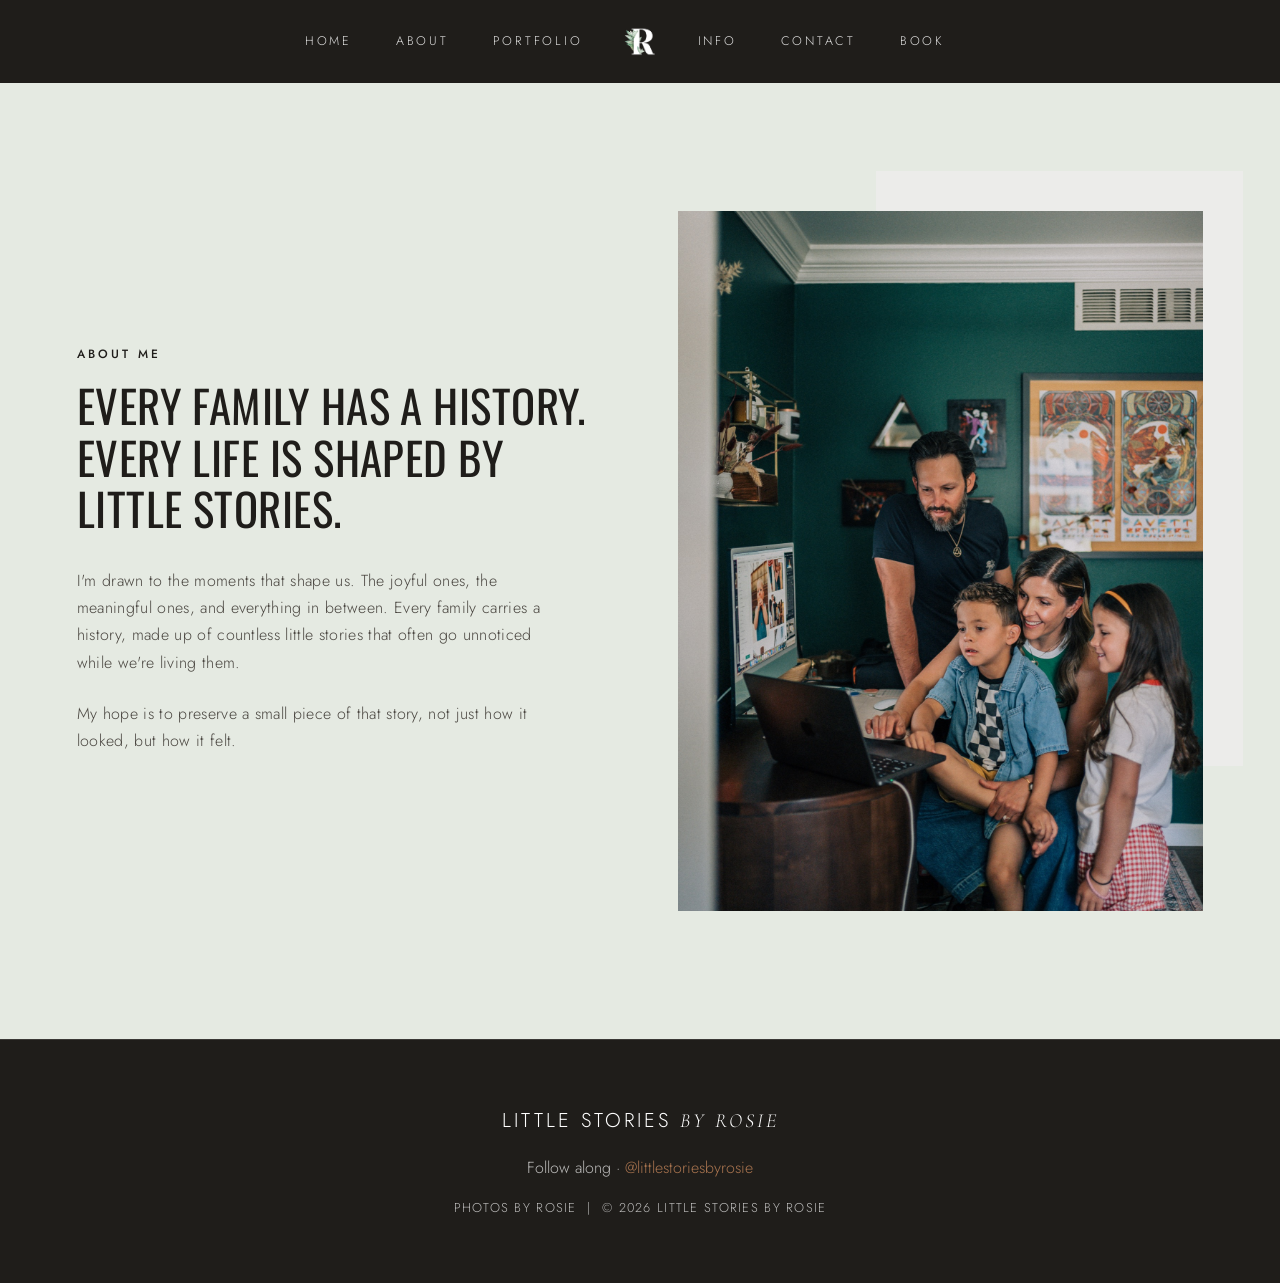
==== about.html @ 3fe8ee24 "Split single-page site into separate pages per nav item About, Portfolio, Info, Contact, and Book ea" ====
<!DOCTYPE html>
<html lang="en">

<head>
  <meta charset="UTF-8">
  <meta name="viewport" content="width=device-width, initial-scale=1.0">
  <title>About — Little Stories by Rosie</title>

  <link rel="preconnect" href="https://fonts.googleapis.com">
  <link rel="preconnect" href="https://fonts.gstatic.com" crossorigin>
  <link href="https://fonts.googleapis.com/css2?family=Cormorant+Garamond:ital,wght@0,400;1,400;1,500&family=Jost:wght@300;400;500&family=Oswald:wght@300;400;500&display=swap" rel="stylesheet">

  <link rel="stylesheet" href="styles.css">
</head>

<body>

  <header class="nav">
    <nav class="nav-group">
      <a href="index.html">Home</a>
      <a href="about.html">About</a>
      <a href="portfolio.html">Portfolio</a>
    </nav>
    <a href="index.html" class="monogram"><img src="images/logo/botanical-r.png" alt="Little Stories by Rosie"></a>
    <nav class="nav-group">
      <a href="info.html">Info</a>
      <a href="contact.html">Contact</a>
      <a href="book.html">Book</a>
    </nav>
  </header>

  <!-- ============ ABOUT (text left, photo with offset block right) ============ -->
  <section class="about-section">
    <div class="about-inner">
      <div class="about-text">
        <p class="eyebrow">About Me</p>
        <h2 class="about-heading">Every family has a history. Every life is shaped by little stories.</h2>
        <p>
          I'm drawn to the moments that shape us. The joyful ones, the meaningful
          ones, and everything in between. Every family carries a history, made up
          of countless little stories that often go unnoticed while we're living them.
        </p>
        <p>
          My hope is to preserve a small piece of that story, not just how it
          looked, but how it felt.
        </p>
      </div>
      <div class="about-photo">
        <img src="images/families/DSC_2619.jpg" alt="A family reviewing photos together">
      </div>
    </div>
  </section>

  <footer class="footer">
    <a href="index.html" class="brand">Little Stories <em>by Rosie</em></a>
    <p class="social">Follow along &middot; <a href="#">@littlestoriesbyrosie</a></p>
    <p class="credit">PHOTOS BY ROSIE &nbsp;|&nbsp; &copy; 2026 LITTLE STORIES BY ROSIE</p>
  </footer>

  <script src="script.js"></script>

</body>
</html>
---- styles.css ----
/* ============================================================
   LITTLE STORIES BY ROSIE
   A Harlow-inspired design: modern, bold, minimal.
   Cream backgrounds, dark text, big images, airy spacing.
   ============================================================ */

/* --- Color & font variables (change these to re-theme the whole site) --- */
:root {
  --cream:   #f3efe8;   /* warm off-white background */
  --dark:    #1f1d1a;   /* near-black for dark sections & text */
  --text:    #34302b;   /* body text */
  --muted:   #8a8378;   /* soft grey-brown for labels */
  --accent:  #a9744f;   /* warm terracotta accent */
  --sans: 'Jost', system-ui, sans-serif;          /* modern headings & body */
  --serif: 'Cormorant Garamond', Georgia, serif;   /* elegant italic accents */
}

* { margin: 0; padding: 0; box-sizing: border-box; }

body {
  font-family: var(--sans);
  font-weight: 300;
  color: var(--text);
  background: var(--cream);
  line-height: 1.7;
  -webkit-font-smoothing: antialiased;
  overflow-x: hidden;   /* guard against any accidental sideways scroll */
}

img { display: block; width: 100%; }

/* "Eyebrow" = the small UPPERCASE label above headings (a Harlow signature). */
.eyebrow {
  font-size: 0.75rem;
  letter-spacing: 0.25em;
  text-transform: uppercase;
  color: var(--muted);
  margin-bottom: 1rem;
}
.center { text-align: center; }

/* Headings: large, light-weight, with an italic serif for emphasis. */
h1, h2, h3 { font-weight: 400; line-height: 1.15; letter-spacing: 0.01em; }
h1 em, h2 em, .brand em { font-family: var(--serif); font-style: italic; }

/* Wordmark used in the footer */
.brand {
  font-size: 1.25rem;
  letter-spacing: 0.15em;
  text-transform: uppercase;
  text-decoration: none;
  color: var(--text);
}

/* ---------------- NAVIGATION ---------------- */
/* A solid dark bar fixed to the top, with a centered monogram between two
   groups of links — Harlow's signature nav. */
.nav {
  position: sticky;
  top: 0;
  z-index: 20;
  display: flex;
  align-items: center;
  justify-content: center;
  gap: 3vw;
  background: var(--dark);
  padding: 1.4rem 4vw;
}
.nav-group {
  display: flex;
  gap: 2.75rem;
  flex: 1;
}
.nav-group:first-of-type { justify-content: flex-end; }
.nav-group:last-of-type  { justify-content: flex-start; }
.nav-group a {
  font-size: 0.78rem;
  letter-spacing: 0.22em;
  text-transform: uppercase;
  text-decoration: none;
  color: rgba(255,255,255,0.85);
  transition: color 0.3s;
}
.nav-group a:hover { color: #fff; }
.monogram {
  text-decoration: none;
  line-height: 1;
  flex-shrink: 0;
  display: inline-flex;
}
.monogram img { width: 2.4rem; height: auto; }

/* ---------------- HERO ---------------- */
.hero {
  position: relative;
  height: calc(100vh - 66px);  /* fill the screen below the nav bar */
  min-height: 560px;
  overflow: hidden;
  display: flex;
  align-items: center;
  justify-content: center;
  text-align: center;
  color: #fff;
}
/* The parallax container. script.js shifts it slower than the page on scroll,
   so the wordmark appears to lift away faster than the photo. */
.hero-bg {
  position: absolute;
  inset: 0;
  z-index: 0;
  will-change: transform;
}
/* Each photo layer. They crossfade on a timer; only the ".is-active" one shows. */
.hero-slide {
  position: absolute;
  inset: 0;
  background-size: cover;
  background-position: center;
  opacity: 0;
  transition: opacity 1.6s ease-in-out;   /* the crossfade between photos */
}
.hero-slide.is-active { opacity: 1; }
/* A soft dark overlay so the white text stays readable over any photo */
.hero-bg::after {
  content: '';
  position: absolute;
  inset: 0;
  background: linear-gradient(rgba(30,29,26,0.28), rgba(30,29,26,0.42));
}
/* Keep the text above the background */
.hero-inner { position: relative; z-index: 2; }
/* The small caps line above the giant brand name */
.hero-eyebrow {
  font-size: clamp(0.7rem, 1.4vw, 0.9rem);
  letter-spacing: 0.4em;
  text-transform: uppercase;
  margin-bottom: 0.75rem;
  padding-left: 0.4em; /* balance the letter-spacing */
}
/* The giant brand name across the middle */
.hero-brand {
  font-family: var(--serif);
  font-weight: 300;
  text-transform: uppercase;
  font-size: clamp(4rem, 15vw, 12rem);
  letter-spacing: 0.18em;
  line-height: 1;
  padding-left: 0.18em; /* balance the wide tracking */
}
/* The tagline pinned near the bottom */
.hero-tagline {
  position: absolute;
  z-index: 2;
  bottom: 3.5rem;
  left: 0; right: 0;
  text-align: center;
  font-size: clamp(0.85rem, 1.6vw, 1.05rem);
  letter-spacing: 0.12em;
  line-height: 1.9;
  color: rgba(255,255,255,0.92);
}

/* ---------------- BUTTONS ---------------- */
.btn {
  display: inline-block;
  padding: 1rem 2.75rem;
  font-size: 0.75rem;
  letter-spacing: 0.25em;
  text-transform: uppercase;
  text-decoration: none;
  color: #fff;
  border: 1px solid rgba(255,255,255,0.7);
  transition: background 0.3s, color 0.3s;
}
.btn:hover { background: #fff; color: var(--dark); }
.btn-light { border-color: rgba(255,255,255,0.7); }

.link-arrow {
  display: inline-block;
  margin-top: 1.5rem;
  font-size: 0.8rem;
  letter-spacing: 0.18em;
  text-transform: uppercase;
  text-decoration: none;
  color: var(--accent);
  border-bottom: 1px solid var(--accent);
  padding-bottom: 4px;
}

/* ---------------- ABOUT (text left, photo right with offset block) ---------------- */
.about-section {
  background: #e5eae2;   /* soft sage */
  padding: 8rem 6vw;
}
.about-inner {
  display: grid;
  grid-template-columns: 1fr 1fr;
  gap: 6vw;
  align-items: center;
  max-width: 1300px;
  margin: 0 auto;        /* center the content, but the white bg fills the screen */
}
.about-text .eyebrow { color: var(--dark); font-weight: 500; }
/* The big condensed uppercase headline */
.about-heading {
  font-family: 'Oswald', var(--sans);
  font-weight: 400;
  text-transform: uppercase;
  color: var(--dark);
  font-size: clamp(1.9rem, 3.5vw, 3.1rem);
  line-height: 1.15;
  letter-spacing: 0.01em;
  margin-bottom: 2rem;
}
.about-text p:not(.eyebrow) {
  color: #4a4640;
  letter-spacing: 0.02em;
  margin-bottom: 1.5rem;
  max-width: 30rem;
}

/* Photo with a soft grey rectangle offset behind its top-right corner */
.about-photo { position: relative; }
.about-photo::before {
  content: '';
  position: absolute;
  top: -2.5rem;
  right: -2.5rem;
  width: 70%;
  height: 85%;
  background: #ececea;
  z-index: 0;
}
.about-photo img {
  position: relative;
  z-index: 1;
  aspect-ratio: 3/4;
  object-fit: cover;
}

/* ---------------- INFO / PRICING ---------------- */
.info-section {
  background: #e5eae2;   /* soft sage */
  padding: 6rem 4vw 8rem;
}
.info-photo { max-width: 640px; margin: 0 auto; text-align: center; }
.info-photo img { width: 100%; height: auto; object-fit: cover; }
/* The thin vertical line dropping from the image */
.info-connector {
  display: block;
  width: 1px;
  height: 64px;
  background: var(--dark);
  margin: 0 auto;
}
.pricing-label {
  color: var(--dark);
  font-weight: 500;
  margin: 1.75rem 0 4rem;
}
.pricing-grid {
  display: grid;
  grid-template-columns: 1fr 1fr;
  gap: 6vw;
  max-width: 900px;
  margin: 0 auto;
}
.price-title {
  font-family: 'Oswald', var(--sans);
  font-weight: 400;
  text-transform: uppercase;
  color: var(--dark);
  font-size: clamp(1.6rem, 3vw, 2.2rem);
  letter-spacing: 0.03em;
  margin-bottom: 2rem;
}
.price-meta { color: #4a4640; line-height: 1.9; margin-bottom: 1.75rem; }
.price-list { list-style: none; }
.price-list li {
  color: #4a4640;
  line-height: 2.1;
  padding-left: 1.2em;
  position: relative;
}
.price-list li::before { content: '\2022'; position: absolute; left: 0; }  /* bullet dot */
.info-cta { text-align: center; margin-top: 4.5rem; }

/* ---------------- PORTFOLIO (3 category columns) ---------------- */
.portfolio { padding: 7rem 4vw; background: #f1ebe1; }  /* warm cream */
.portfolio-grid {
  display: grid;
  grid-template-columns: repeat(3, 1fr);
  gap: 4vw;
  max-width: 1300px;
  margin: 0 auto;
  text-align: center;
}
/* Each column is a flex box so the button can be pinned to the bottom,
   keeping all three buttons aligned even when descriptions differ in length. */
.pf-item {
  display: flex;
  flex-direction: column;
  align-items: center;
  height: 100%;
}
.pf-item img {
  aspect-ratio: 3/4;
  object-fit: cover;
  margin-bottom: 2.5rem;
  width: 100%;
}
.pf-title {
  font-family: 'Oswald', var(--sans);
  font-weight: 400;
  text-transform: uppercase;
  color: var(--dark);
  font-size: clamp(1.5rem, 2.5vw, 2.1rem);
  letter-spacing: 0.03em;
  margin-bottom: 1.25rem;
}
.pf-desc {
  color: #57534d;
  max-width: 22rem;
  margin: 0 auto 2.5rem;
}
/* margin-top:auto pushes the button to the bottom of the column */
.pf-item .btn-solid { margin-top: auto; }
/* Solid black button ("View Images") */
.btn-solid {
  display: inline-block;
  padding: 1rem 2.5rem;
  background: var(--dark);
  color: #fff;
  font-size: 0.75rem;
  letter-spacing: 0.22em;
  text-transform: uppercase;
  text-decoration: none;
  transition: background 0.3s;
}
.btn-solid:hover { background: #000; }

/* ---------------- BOOK ---------------- */
.book-section { background: #e5eae2; padding: 7rem 4vw 8rem; }  /* soft sage, distinct from Contact's warm cream */
.book-heading {
  font-family: 'Oswald', var(--sans);
  font-weight: 400;
  text-transform: uppercase;
  color: var(--dark);
  font-size: clamp(2rem, 4vw, 3rem);
  letter-spacing: 0.03em;
  margin: 0.5rem 0 4rem;
}
.book-step { max-width: 900px; margin: 0 auto; }
.book-step + .book-step { margin-top: 4.5rem; }
.book-step-label {
  font-size: 0.78rem;
  letter-spacing: 0.2em;
  text-transform: uppercase;
  color: var(--dark);
  font-weight: 500;
  margin-bottom: 2rem;
}

/* Step 1: session cards */
.session-grid { display: grid; grid-template-columns: 1fr 1fr; gap: 2.5rem; }
.session-card {
  font-family: var(--sans);
  text-align: center;
  background: transparent;
  border: 1px solid var(--dark);
  padding: 2.75rem 1.5rem;
  cursor: pointer;
  transition: background 0.3s, color 0.3s;
}
.session-card h3 {
  font-family: 'Oswald', var(--sans);
  font-weight: 400;
  text-transform: uppercase;
  letter-spacing: 0.03em;
  font-size: 1.4rem;
  margin-bottom: 1rem;
}
.session-price { font-size: 1.6rem; font-family: var(--serif); font-style: italic; margin-bottom: 0.5rem; }
.session-deposit { font-size: 0.78rem; letter-spacing: 0.08em; color: var(--muted); }
.session-card:hover { background: rgba(31,29,26,0.05); }
.session-card.is-selected { background: var(--dark); color: #fff; }
.session-card.is-selected .session-deposit { color: rgba(255,255,255,0.7); }

/* Step 2: Cal.com inline calendar container */
.cal-inline { width: 100%; min-height: 600px; background: #fff; border: 1px solid var(--dark); }

/* Step 3: deposit payment */
.deposit-box {
  border: 1px solid var(--dark);
  padding: 2.75rem 3rem;
  text-align: center;
}
.deposit-box p { color: #4a4640; line-height: 1.9; max-width: 34rem; margin: 0 auto 1.25rem; }
.deposit-box strong { color: var(--dark); }
.deposit-pay-button { margin-bottom: 1.75rem; }
.deposit-note { font-size: 0.9rem; }
.deposit-policy { font-size: 0.8rem; color: var(--muted); margin-top: -0.5rem; }

/* ---------------- CONTACT ---------------- */
.contact-section { background: #f1ebe1; }  /* warm cream */
.contact-banner img {
  width: 100%;
  height: 70vh;
  min-height: 400px;
  object-fit: cover;
  display: block;
}
.contact-body {
  display: grid;
  grid-template-columns: 1fr 1.6fr;
  gap: 5vw;
  align-items: start;
  max-width: 1300px;
  margin: 0 auto;
  padding: 6rem 4vw 8rem;
}
.contact-title {
  font-family: 'Oswald', var(--sans);
  font-weight: 400;
  text-transform: uppercase;
  color: var(--dark);
  font-size: clamp(2rem, 4vw, 3rem);
  letter-spacing: 0.03em;
  margin-bottom: 0.6rem;
}
.contact-info .eyebrow { color: var(--dark); font-weight: 500; margin-bottom: 1.75rem; }
.contact-text { color: #4a4640; line-height: 1.9; max-width: 22rem; margin-bottom: 2rem; }
.social-icons { display: flex; gap: 1.5rem; }
.social-icons a { color: var(--dark); display: inline-flex; transition: color 0.3s; }
.social-icons a:hover { color: var(--accent); }
.social-icons svg { width: 22px; height: 22px; fill: currentColor; }

/* The bordered form grid */
.contact-form { border: 1px solid var(--dark); }
.field { padding: 1.1rem 1.3rem; border-bottom: 1px solid var(--dark); }
.field:last-child { border-bottom: none; }
.field-row { display: flex; border-bottom: 1px solid var(--dark); }
.field-row .field { flex: 1; border-bottom: none; }
.field-row .field:first-child { border-right: 1px solid var(--dark); }
.field input,
.field textarea {
  width: 100%;
  border: none;
  background: transparent;
  font-family: var(--sans);
  font-size: 1rem;
  color: var(--dark);
  outline: none;
  resize: none;
}
.field input::placeholder,
.field textarea::placeholder { color: #6b6660; }
.field.message { position: relative; padding-bottom: 0; }
.field.message textarea { min-height: 180px; padding-bottom: 4.5rem; }
.form-submit {
  position: absolute;
  right: 0; bottom: 0;
  background: var(--dark);
  color: #fff;
  border: none;
  cursor: pointer;
  font-family: var(--sans);
  font-size: 0.78rem;
  letter-spacing: 0.2em;
  text-transform: uppercase;
  padding: 1.1rem 2.75rem;
  transition: background 0.3s;
}
.form-submit:hover { background: #000; }

/* The "Thank you" message shown after the form is submitted */
.form-thanks {
  min-height: 440px;
  display: flex;
  flex-direction: column;
  align-items: center;
  justify-content: center;
  text-align: center;
  gap: 2.5rem;
  padding: 2rem;
}
.form-thanks p {
  text-transform: uppercase;
  letter-spacing: 0.15em;
  color: var(--dark);
  font-size: 1.05rem;
}

/* ---------------- FOOTER ---------------- */
.footer {
  background: var(--dark);
  color: rgba(255,255,255,0.7);
  text-align: center;
  padding: 4rem 4vw;
  border-top: 1px solid rgba(255,255,255,0.12);
}
.footer .brand { color: #fff; display: inline-block; margin-bottom: 1rem; }
.footer .social a { color: var(--accent); text-decoration: none; }
.footer .credit { font-size: 0.8rem; margin-top: 1rem; letter-spacing: 0.1em; }

/* ---------------- GALLERY DETAIL PAGE ---------------- */
/* A horizontally-scrolling strip of photos with prev/next arrows. */
.gallery-strip { overflow: hidden; background: #fff; }
.gallery-track {
  display: flex;
  gap: 10px;
  overflow-x: auto;
  scroll-behavior: smooth;
  scroll-snap-type: x mandatory;
  scrollbar-width: none;              /* hide scrollbar in Firefox */
}
.gallery-track::-webkit-scrollbar { display: none; }  /* hide in Safari/Chrome */
.gallery-track img {
  flex: 0 0 calc((100% - 20px) / 3);  /* about 3 photos across */
  height: 82vh;
  min-height: 460px;
  object-fit: cover;
  scroll-snap-align: start;
}

/* The row under the photos: category switcher on the left, arrows on the right */
.gallery-controls {
  display: flex;
  align-items: center;
  justify-content: space-between;
  gap: 2rem;
  padding: 2.25rem 4vw;
  flex-wrap: wrap;
}
.continue-browsing {
  display: flex;
  align-items: center;
  gap: 2.5rem;
  flex-wrap: wrap;
}
.cb-label {
  font-size: 0.8rem;
  letter-spacing: 0.2em;
  text-transform: uppercase;
  color: var(--dark);
  font-weight: 500;
}
.continue-browsing a {
  font-size: 0.85rem;
  letter-spacing: 0.2em;
  text-transform: uppercase;
  text-decoration: none;
  color: var(--dark);
  transition: color 0.3s;
}
.continue-browsing a:hover { color: var(--accent); }
.continue-browsing a.active { color: #b8b4ad; pointer-events: none; }  /* current category */

.gallery-arrows { display: flex; gap: 0.75rem; }
.arrow {
  width: 52px; height: 52px;
  border: 1px solid #d8d4cc;
  background: transparent;
  color: var(--dark);
  font-size: 1.1rem;
  cursor: pointer;
  transition: background 0.3s, color 0.3s;
}
.arrow:hover { background: var(--dark); color: #fff; }

/* Title (left) + description (right) below the gallery */
.gallery-intro {
  display: grid;
  grid-template-columns: 1fr 2fr;
  gap: 5vw;
  align-items: start;
  max-width: 1300px;
  margin: 0 auto;
  padding: 4rem 4vw 8rem;
}
.gallery-title {
  font-family: 'Oswald', var(--sans);
  font-weight: 400;
  text-transform: uppercase;
  color: var(--dark);
  font-size: clamp(2.2rem, 5vw, 3.5rem);
  letter-spacing: 0.03em;
}
.gallery-desc p {
  color: #4a4640;
  letter-spacing: 0.02em;
  line-height: 1.9;
  font-size: 1.05rem;
  margin-bottom: 1.5rem;
}

/* ---------------- SCROLL ANIMATIONS ----------------
   Elements start invisible and shifted down, then fade + rise
   into place when they scroll into view (the .is-visible class
   is added by script.js). */
.reveal {
  opacity: 0;
  transform: translateY(32px);
  transition: opacity 0.9s ease, transform 0.9s ease;
}
.reveal.is-visible {
  opacity: 1;
  transform: none;
}

/* Accessibility: if the visitor prefers reduced motion, show
   everything immediately with no animation. */
@media (prefers-reduced-motion: reduce) {
  .reveal { opacity: 1; transform: none; transition: none; }
}

/* ---------------- MOBILE ---------------- */
@media (max-width: 800px) {
  .nav { flex-wrap: wrap; gap: 0.6rem 1.5rem; padding: 1.2rem 5vw; }
  .nav-group { gap: 1.25rem; flex: none; }
  .nav-group:first-of-type, .nav-group:last-of-type { justify-content: center; }
  .monogram { order: -1; width: 100%; text-align: center; margin-bottom: 0.4rem; }
  .nav-group a { font-size: 0.7rem; letter-spacing: 0.15em; }
  .about-section { padding: 5rem 8vw; }
  .about-inner { grid-template-columns: 1fr; gap: 4rem; }
  .about-photo::before { top: -1.5rem; right: -1.5rem; }
  .gallery-track img { flex: 0 0 85%; height: 60vh; }
  .gallery-intro { grid-template-columns: 1fr; gap: 1.5rem; padding: 3rem 6vw 5rem; }
  .portfolio-grid { grid-template-columns: 1fr; gap: 4rem; }
  .pricing-grid { grid-template-columns: 1fr; gap: 3.5rem; max-width: 24rem; }
  .session-grid { grid-template-columns: 1fr; gap: 1.5rem; }
  .deposit-box { padding: 2.25rem 1.5rem; }
  .contact-body { grid-template-columns: 1fr; gap: 3rem; padding: 4rem 6vw 5rem; }
  .contact-banner img { height: 45vh; }
  .field-row { flex-direction: column; }
  .field-row .field:first-child { border-right: none; border-bottom: 1px solid var(--dark); }
  .featured { grid-template-columns: 1fr; }
}
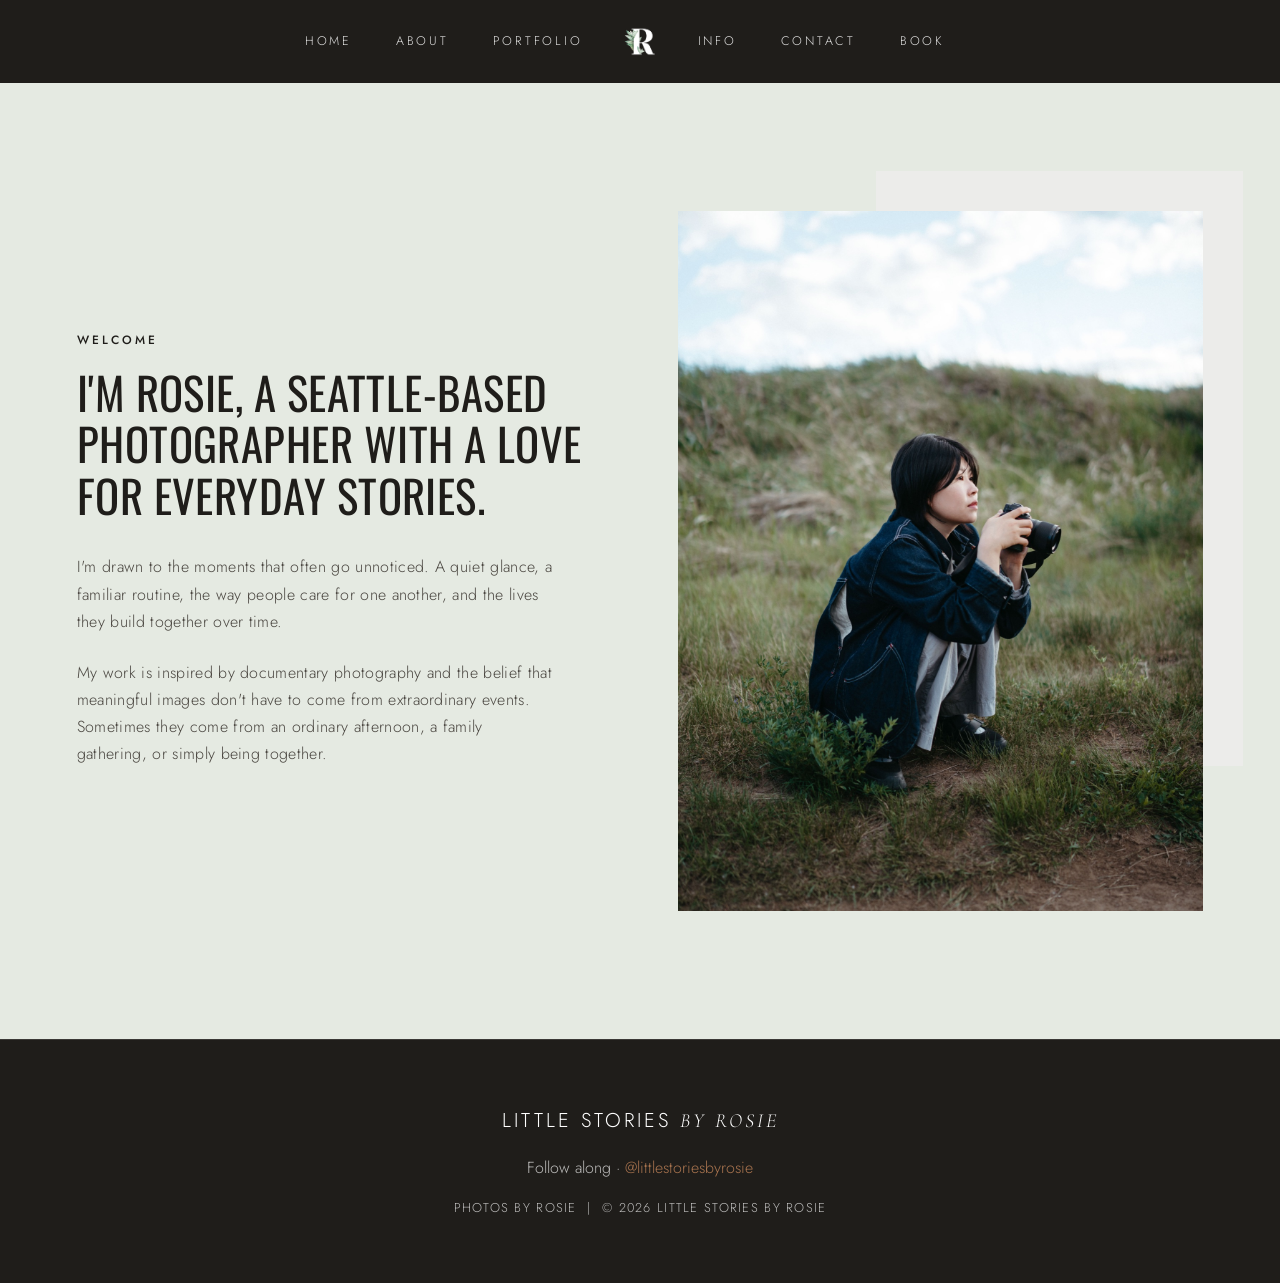
==== commit 8725b12d: "Pull real bio copy and photo from Rosie's Showit project - About page: replaced placeholder photo/co" ====
--- a/about.html
+++ b/about.html
@@ -33,20 +33,22 @@
   <section class="about-section">
     <div class="about-inner">
       <div class="about-text">
-        <p class="eyebrow">About Me</p>
-        <h2 class="about-heading">Every family has a history. Every life is shaped by little stories.</h2>
+        <p class="eyebrow">Welcome</p>
+        <h2 class="about-heading">I'm Rosie, a Seattle-based photographer with a love for everyday stories.</h2>
         <p>
-          I'm drawn to the moments that shape us. The joyful ones, the meaningful
-          ones, and everything in between. Every family carries a history, made up
-          of countless little stories that often go unnoticed while we're living them.
+          I'm drawn to the moments that often go unnoticed. A quiet glance, a
+          familiar routine, the way people care for one another, and the lives
+          they build together over time.
         </p>
         <p>
-          My hope is to preserve a small piece of that story, not just how it
-          looked, but how it felt.
+          My work is inspired by documentary photography and the belief that
+          meaningful images don't have to come from extraordinary events.
+          Sometimes they come from an ordinary afternoon, a family gathering,
+          or simply being together.
         </p>
       </div>
       <div class="about-photo">
-        <img src="images/families/DSC_2619.jpg" alt="A family reviewing photos together">
+        <img src="images/general/DSC01220.jpg" alt="Rosie photographing outdoors">
       </div>
     </div>
   </section>
--- a/styles.css
+++ b/styles.css
@@ -287,6 +287,17 @@
 
 /* ---------------- PORTFOLIO (3 category columns) ---------------- */
 .portfolio { padding: 7rem 4vw; background: #f1ebe1; }  /* warm cream */
+.portfolio-intro { max-width: 40rem; margin: 0 auto 5rem; }
+.portfolio-intro h2 {
+  font-family: 'Oswald', var(--sans);
+  font-weight: 400;
+  text-transform: uppercase;
+  color: var(--dark);
+  font-size: clamp(1.8rem, 3.5vw, 2.6rem);
+  letter-spacing: 0.02em;
+  margin-bottom: 1.5rem;
+}
+.portfolio-intro p:not(.eyebrow) { color: #4a4640; line-height: 1.9; }
 .portfolio-grid {
   display: grid;
   grid-template-columns: repeat(3, 1fr);
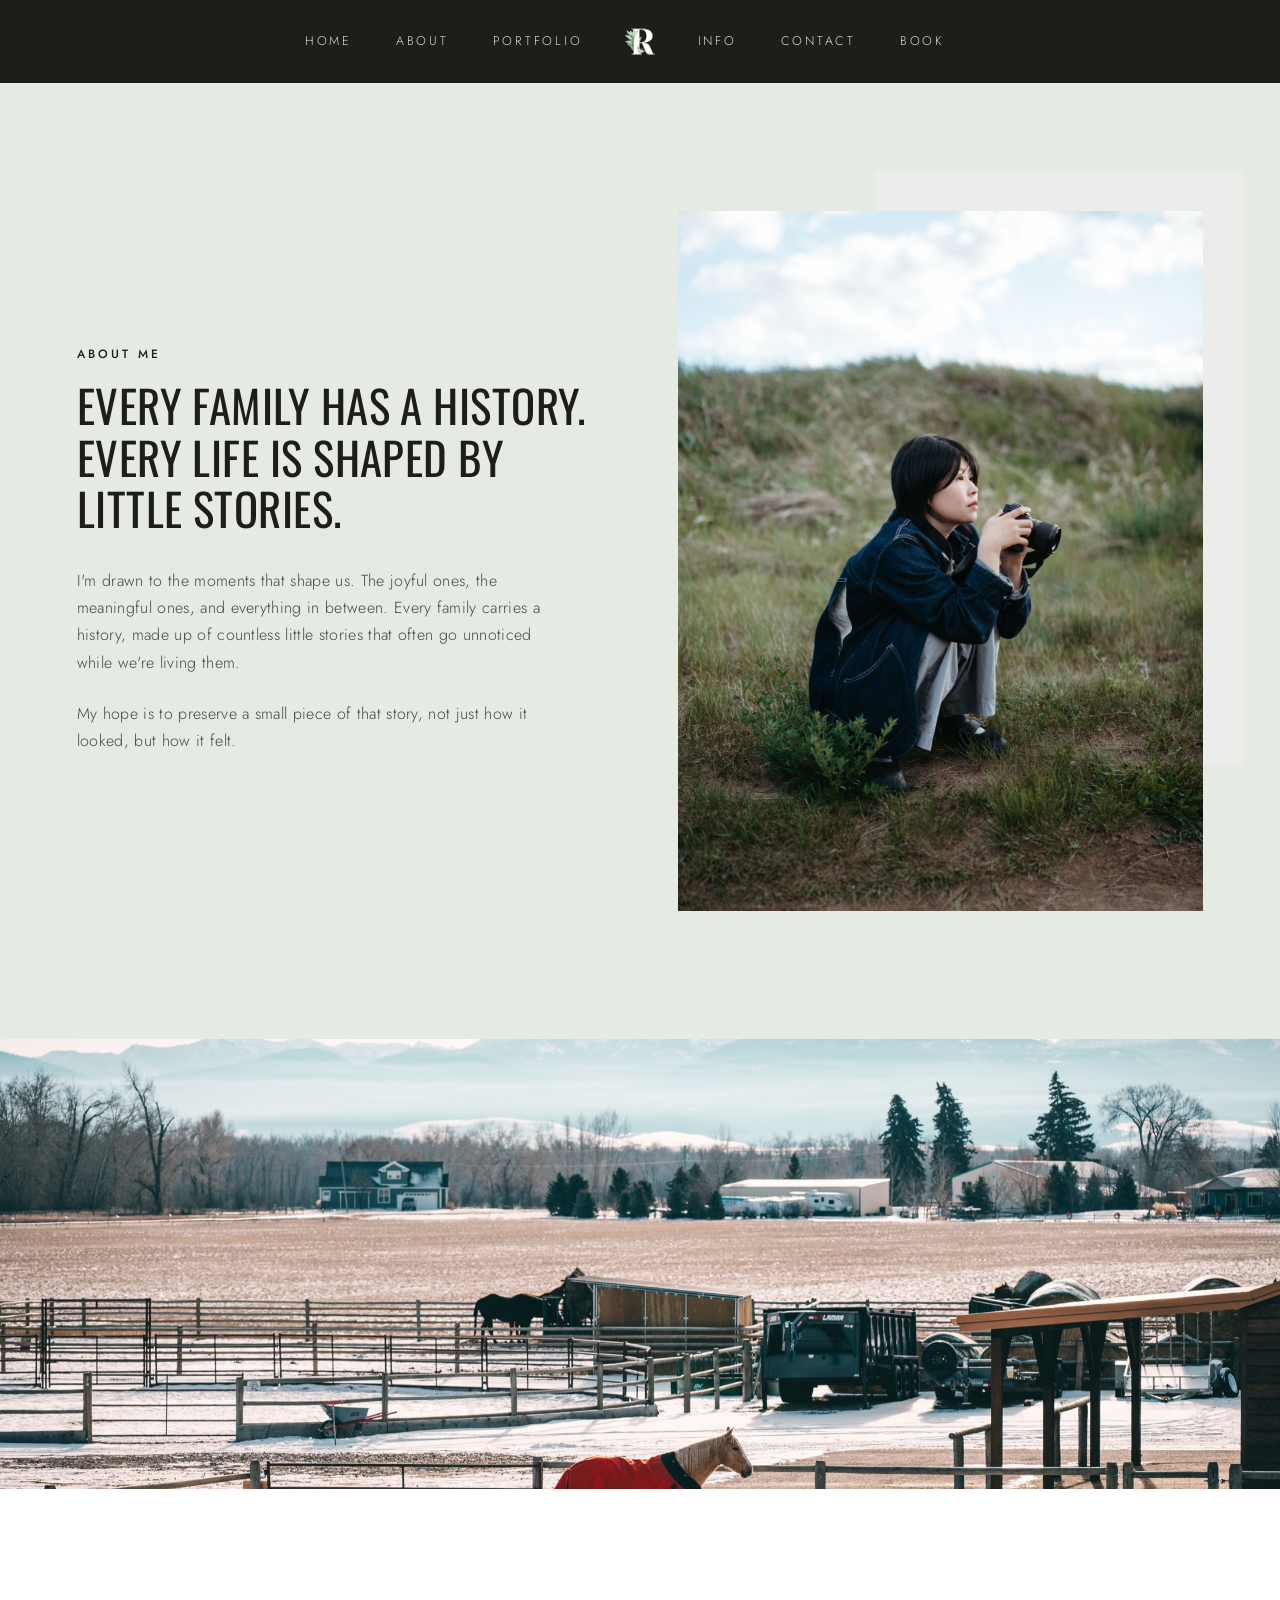
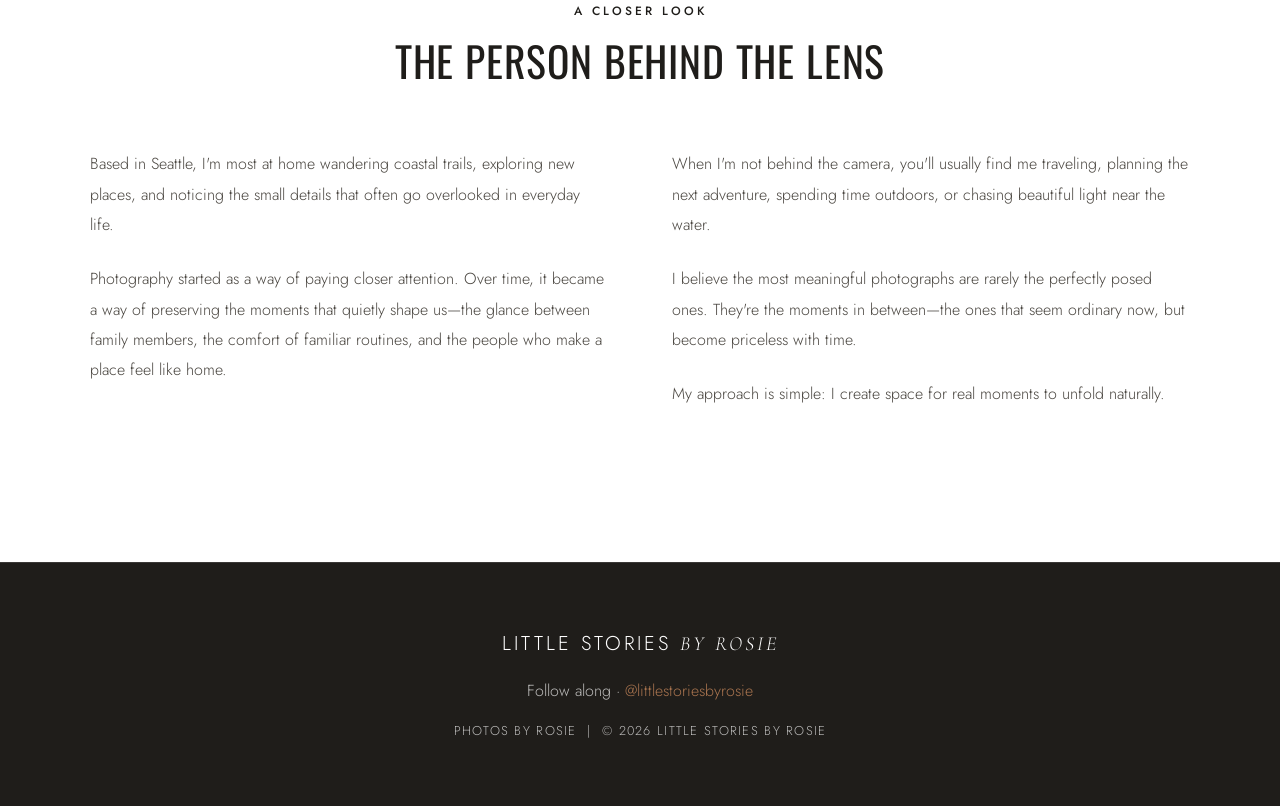
==== commit b11c7371: "Mirror the real About, Portfolio, and Info pages from Showit Discovered these are genuinely separate" ====
--- a/about.html
+++ b/about.html
@@ -33,22 +33,59 @@
   <section class="about-section">
     <div class="about-inner">
       <div class="about-text">
-        <p class="eyebrow">Welcome</p>
-        <h2 class="about-heading">I'm Rosie, a Seattle-based photographer with a love for everyday stories.</h2>
+        <p class="eyebrow">About Me</p>
+        <h2 class="about-heading">Every family has a history. Every life is shaped by little stories.</h2>
         <p>
-          I'm drawn to the moments that often go unnoticed. A quiet glance, a
-          familiar routine, the way people care for one another, and the lives
-          they build together over time.
+          I'm drawn to the moments that shape us. The joyful ones, the meaningful
+          ones, and everything in between. Every family carries a history, made up
+          of countless little stories that often go unnoticed while we're living them.
         </p>
         <p>
-          My work is inspired by documentary photography and the belief that
-          meaningful images don't have to come from extraordinary events.
-          Sometimes they come from an ordinary afternoon, a family gathering,
-          or simply being together.
+          My hope is to preserve a small piece of that story, not just how it
+          looked, but how it felt.
         </p>
       </div>
       <div class="about-photo">
         <img src="images/general/DSC01220.jpg" alt="Rosie photographing outdoors">
+      </div>
+    </div>
+  </section>
+
+  <!-- ============ BANNER ============ -->
+  <div class="about-banner">
+    <img src="images/general/DSC_2074.jpg" alt="A ranch under snow-capped mountains">
+  </div>
+
+  <!-- ============ A CLOSER LOOK ============ -->
+  <section class="closer-look">
+    <p class="eyebrow center">A Closer Look</p>
+    <h2 class="center">The Person Behind the Lens</h2>
+    <div class="closer-look-grid">
+      <div>
+        <p>
+          Based in Seattle, I'm most at home wandering coastal trails,
+          exploring new places, and noticing the small details that often go
+          overlooked in everyday life.
+        </p>
+        <p>
+          Photography started as a way of paying closer attention. Over time,
+          it became a way of preserving the moments that quietly shape
+          us&mdash;the glance between family members, the comfort of familiar
+          routines, and the people who make a place feel like home.
+        </p>
+      </div>
+      <div>
+        <p>
+          When I'm not behind the camera, you'll usually find me traveling,
+          planning the next adventure, spending time outdoors, or chasing
+          beautiful light near the water.
+        </p>
+        <p>
+          I believe the most meaningful photographs are rarely the perfectly
+          posed ones. They're the moments in between&mdash;the ones that seem
+          ordinary now, but become priceless with time.
+        </p>
+        <p>My approach is simple: I create space for real moments to unfold naturally.</p>
       </div>
     </div>
   </section>
--- a/styles.css
+++ b/styles.css
@@ -160,6 +160,34 @@
   color: rgba(255,255,255,0.92);
 }
 
+/* ---------------- PAGE HERO (simple title banner: Portfolio, etc.) ---------------- */
+.page-hero {
+  position: relative;
+  height: 55vh;
+  min-height: 340px;
+  background-size: cover;
+  background-position: center;
+  display: flex;
+  align-items: center;
+  justify-content: center;
+}
+.page-hero::after {
+  content: '';
+  position: absolute;
+  inset: 0;
+  background: linear-gradient(rgba(30,29,26,0.3), rgba(30,29,26,0.45));
+}
+.page-hero h1 {
+  position: relative;
+  z-index: 1;
+  font-family: 'Oswald', var(--sans);
+  font-weight: 300;
+  text-transform: uppercase;
+  letter-spacing: 0.1em;
+  color: #fff;
+  font-size: clamp(2.75rem, 7vw, 5rem);
+}
+
 /* ---------------- BUTTONS ---------------- */
 .btn {
   display: inline-block;
@@ -237,6 +265,30 @@
   aspect-ratio: 3/4;
   object-fit: cover;
 }
+
+/* Full-width divider photo between the About intro and "A Closer Look" */
+.about-banner img { width: 100%; height: 50vh; min-height: 320px; object-fit: cover; display: block; }
+
+/* ---------------- A CLOSER LOOK (About page, second section) ---------------- */
+.closer-look { padding: 7rem 4vw 8rem; background: #fff; }
+.closer-look .eyebrow { color: var(--dark); font-weight: 500; margin-bottom: 1rem; }
+.closer-look > h2 {
+  font-family: 'Oswald', var(--sans);
+  font-weight: 400;
+  text-transform: uppercase;
+  color: var(--dark);
+  font-size: clamp(1.8rem, 3.5vw, 2.6rem);
+  letter-spacing: 0.02em;
+  margin-bottom: 4rem;
+}
+.closer-look-grid {
+  display: grid;
+  grid-template-columns: 1fr 1fr;
+  gap: 5vw;
+  max-width: 1100px;
+  margin: 0 auto;
+}
+.closer-look-grid p { color: #4a4640; line-height: 1.9; margin-bottom: 1.5rem; }
 
 /* ---------------- INFO / PRICING ---------------- */
 .info-section {
@@ -643,6 +695,9 @@
   .deposit-box { padding: 2.25rem 1.5rem; }
   .contact-body { grid-template-columns: 1fr; gap: 3rem; padding: 4rem 6vw 5rem; }
   .contact-banner img { height: 45vh; }
+  .about-banner img { height: 35vh; }
+  .closer-look { padding: 5rem 8vw; }
+  .closer-look-grid { grid-template-columns: 1fr; gap: 1rem; }
   .field-row { flex-direction: column; }
   .field-row .field:first-child { border-right: none; border-bottom: 1px solid var(--dark); }
   .featured { grid-template-columns: 1fr; }
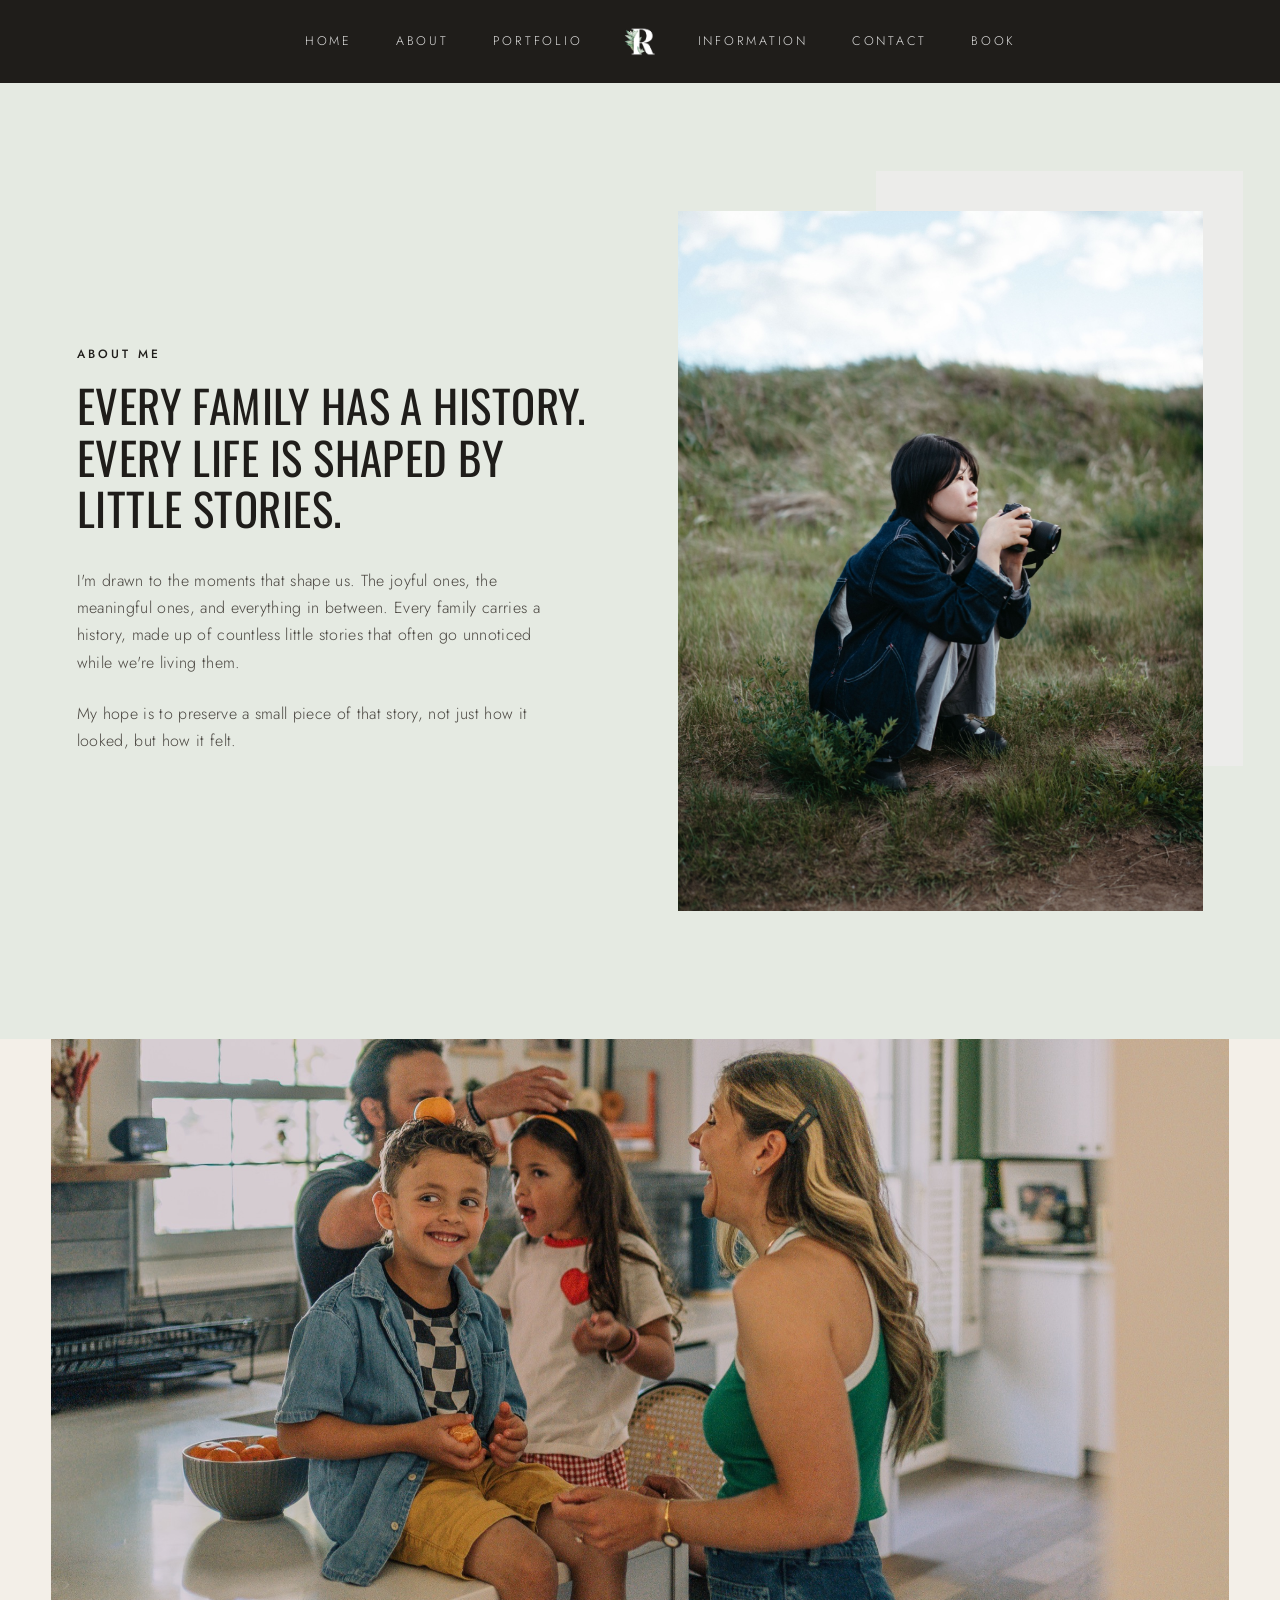
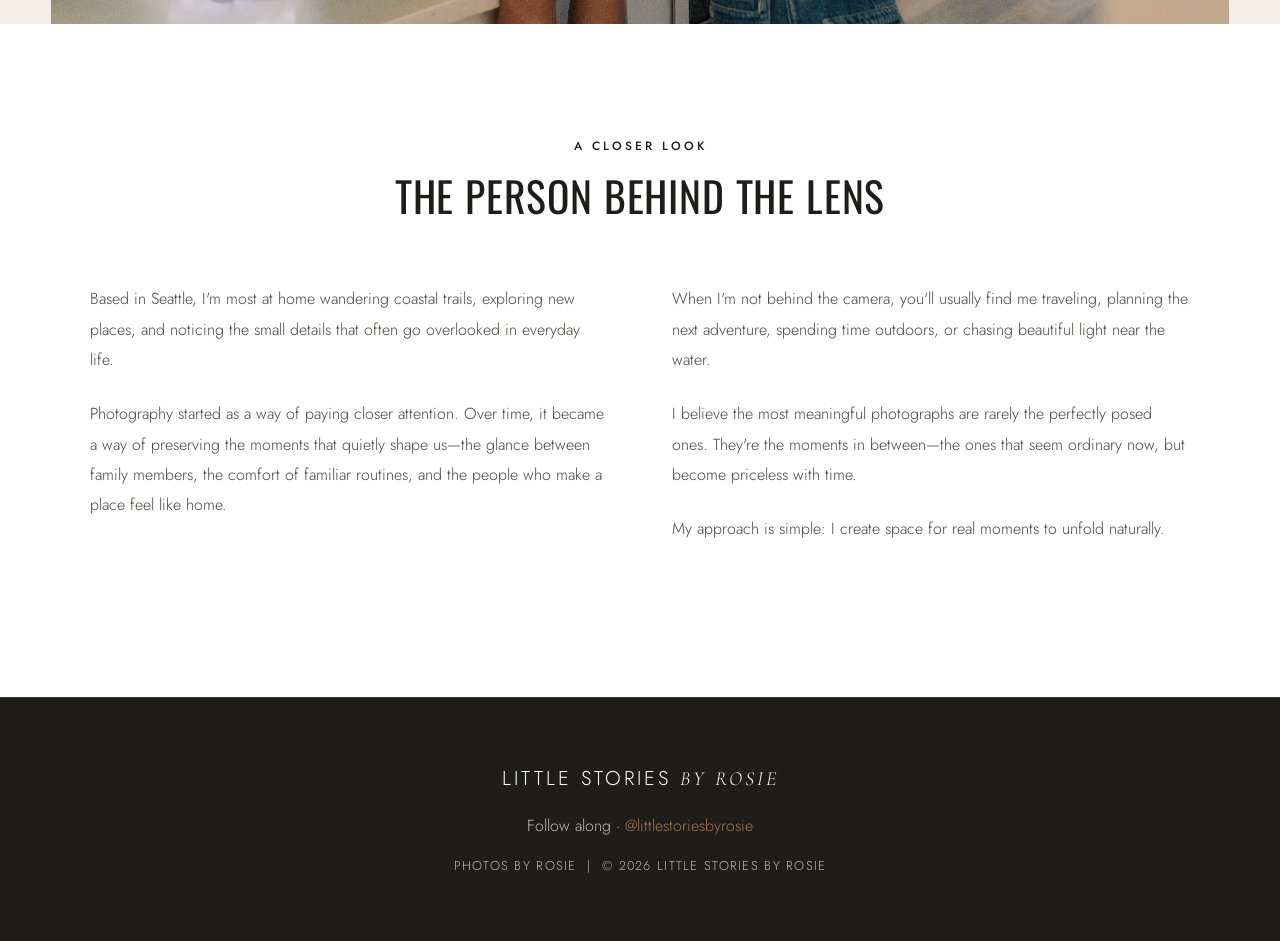
==== commit 2d701dee: "Update site photos across all pages and fix resulting image issues - Refresh couples/families/lifest" ====
--- a/about.html
+++ b/about.html
@@ -15,7 +15,7 @@
 
 <body>
 
-  <header class="nav">
+    <header class="nav">
     <nav class="nav-group">
       <a href="index.html">Home</a>
       <a href="about.html">About</a>
@@ -23,7 +23,7 @@
     </nav>
     <a href="index.html" class="monogram"><img src="images/logo/botanical-r.png" alt="Little Stories by Rosie"></a>
     <nav class="nav-group">
-      <a href="info.html">Info</a>
+      <a href="info.html">Information</a>
       <a href="contact.html">Contact</a>
       <a href="book.html">Book</a>
     </nav>
@@ -53,7 +53,7 @@
 
   <!-- ============ BANNER ============ -->
   <div class="about-banner">
-    <img src="images/general/DSC_2074.jpg" alt="A ranch under snow-capped mountains">
+    <img src="images/general/DSC_2675-2.jpg" alt="A family sharing an everyday moment at home">
   </div>
 
   <!-- ============ A CLOSER LOOK ============ -->
--- a/styles.css
+++ b/styles.css
@@ -11,11 +11,17 @@
   --text:    #34302b;   /* body text */
   --muted:   #8a8378;   /* soft grey-brown for labels */
   --accent:  #a9744f;   /* warm terracotta accent */
+  --ink:     #232a20;   /* deep green-black for the full-screen nav overlay */
   --sans: 'Jost', system-ui, sans-serif;          /* modern headings & body */
   --serif: 'Cormorant Garamond', Georgia, serif;   /* elegant italic accents */
 }
 
 * { margin: 0; padding: 0; box-sizing: border-box; }
+
+/* overflow-x lives on <html>, not <body> — Safari silently breaks
+   position:sticky on any descendant once <body> itself has a non-visible
+   overflow value on either axis (a long-documented WebKit quirk). */
+html { overflow-x: hidden; }
 
 body {
   font-family: var(--sans);
@@ -24,7 +30,6 @@
   background: var(--cream);
   line-height: 1.7;
   -webkit-font-smoothing: antialiased;
-  overflow-x: hidden;   /* guard against any accidental sideways scroll */
 }
 
 img { display: block; width: 100%; }
@@ -54,11 +59,12 @@
 
 /* ---------------- NAVIGATION ---------------- */
 /* A solid dark bar fixed to the top, with a centered monogram between two
-   groups of links — Harlow's signature nav. */
+   groups of links — every page shows the full link list, so visitors can
+   jump anywhere from anywhere. */
 .nav {
   position: sticky;
   top: 0;
-  z-index: 20;
+  z-index: 500;
   display: flex;
   align-items: center;
   justify-content: center;
@@ -72,7 +78,7 @@
   flex: 1;
 }
 .nav-group:first-of-type { justify-content: flex-end; }
-.nav-group:last-of-type  { justify-content: flex-start; }
+.nav-group:last-of-type { justify-content: flex-start; }
 .nav-group a {
   font-size: 0.78rem;
   letter-spacing: 0.22em;
@@ -115,7 +121,7 @@
   position: absolute;
   inset: 0;
   background-size: cover;
-  background-position: center;
+  background-position: center 70%;
   opacity: 0;
   transition: opacity 1.6s ease-in-out;   /* the crossfade between photos */
 }
@@ -128,34 +134,22 @@
   background: linear-gradient(rgba(30,29,26,0.28), rgba(30,29,26,0.42));
 }
 /* Keep the text above the background */
-.hero-inner { position: relative; z-index: 2; }
-/* The small caps line above the giant brand name */
-.hero-eyebrow {
-  font-size: clamp(0.7rem, 1.4vw, 0.9rem);
-  letter-spacing: 0.4em;
-  text-transform: uppercase;
-  margin-bottom: 0.75rem;
-  padding-left: 0.4em; /* balance the letter-spacing */
-}
-/* The giant brand name across the middle */
+.hero-inner { position: relative; z-index: 2; transform: translateY(-180px); }
+/* The italic wordmark across the middle */
 .hero-brand {
   font-family: var(--serif);
-  font-weight: 300;
-  text-transform: uppercase;
-  font-size: clamp(4rem, 15vw, 12rem);
-  letter-spacing: 0.18em;
-  line-height: 1;
-  padding-left: 0.18em; /* balance the wide tracking */
-}
-/* The tagline pinned near the bottom */
+  font-style: italic;
+  font-weight: 400;
+  font-size: clamp(2rem, 5vw, 3.4rem);
+  letter-spacing: 0.01em;
+  line-height: 1.2;
+}
+/* The tagline flowing just below the wordmark */
 .hero-tagline {
-  position: absolute;
-  z-index: 2;
-  bottom: 3.5rem;
-  left: 0; right: 0;
+  margin-top: 1.75rem;
   text-align: center;
   font-size: clamp(0.85rem, 1.6vw, 1.05rem);
-  letter-spacing: 0.12em;
+  letter-spacing: 0.02em;
   line-height: 1.9;
   color: rgba(255,255,255,0.92);
 }
@@ -214,6 +208,17 @@
   border-bottom: 1px solid var(--accent);
   padding-bottom: 4px;
 }
+.service-text .link-arrow { border-bottom: none; color: var(--dark); font-weight: 500; }
+.service-text .link-arrow:hover { font-weight: 700; color: #000; }
+.service-text .link-arrow .arrow {
+  width: auto;
+  height: auto;
+  border: none;
+  background: transparent;
+  color: inherit;
+  font-size: inherit;
+}
+.service-text .link-arrow:hover .arrow { background: transparent; color: inherit; }
 
 /* ---------------- ABOUT (text left, photo right with offset block) ---------------- */
 .about-section {
@@ -267,7 +272,13 @@
 }
 
 /* Full-width divider photo between the About intro and "A Closer Look" */
-.about-banner img { width: 100%; height: 50vh; min-height: 320px; object-fit: cover; display: block; }
+/* object-position biased down: the subject (a horse in a red blanket) sits
+   in the lower half of the source photo, and a plain center crop on a very
+   wide/short banner was cutting it off entirely. */
+.about-banner { padding: 0 4vw; }
+.about-banner img {
+  width: 100%; height: 65vh; min-height: 380px; object-fit: cover; object-position: center 80%; display: block;
+}
 
 /* ---------------- A CLOSER LOOK (About page, second section) ---------------- */
 .closer-look { padding: 7rem 4vw 8rem; background: #fff; }
@@ -290,55 +301,97 @@
 }
 .closer-look-grid p { color: #4a4640; line-height: 1.9; margin-bottom: 1.5rem; }
 
-/* ---------------- INFO / PRICING ---------------- */
-.info-section {
-  background: #e5eae2;   /* soft sage */
-  padding: 6rem 4vw 8rem;
-}
-.info-photo { max-width: 640px; margin: 0 auto; text-align: center; }
-.info-photo img { width: 100%; height: auto; object-fit: cover; }
-/* The thin vertical line dropping from the image */
-.info-connector {
-  display: block;
-  width: 1px;
-  height: 64px;
-  background: var(--dark);
+/* ---------------- SESSIONS / PRICING ---------------- */
+.service-row { padding: 5rem 4vw; background: #ecdfd3; }  /* warm blush */
+.service-block {
+  display: grid;
+  grid-template-columns: 1.1fr 1fr;
+  gap: 5vw;
+  align-items: center;
+  max-width: 1200px;
   margin: 0 auto;
 }
-.pricing-label {
-  color: var(--dark);
-  font-weight: 500;
-  margin: 1.75rem 0 4rem;
-}
-.pricing-grid {
-  display: grid;
-  grid-template-columns: 1fr 1fr;
-  gap: 6vw;
-  max-width: 900px;
-  margin: 0 auto;
-}
-.price-title {
-  font-family: 'Oswald', var(--sans);
-  font-weight: 400;
-  text-transform: uppercase;
-  color: var(--dark);
-  font-size: clamp(1.6rem, 3vw, 2.2rem);
-  letter-spacing: 0.03em;
-  margin-bottom: 2rem;
-}
-.price-meta { color: #4a4640; line-height: 1.9; margin-bottom: 1.75rem; }
-.price-list { list-style: none; }
-.price-list li {
+.service-block.reverse .service-photo { order: 2; }
+.service-block.reverse .service-text { order: 1; }
+.service-photo { overflow: hidden; }
+.service-photo img { width: 100%; height: auto; object-fit: cover; display: block; }
+.service-title {
+  font-family: var(--serif);
+  font-style: italic;
+  font-weight: 400;
+  color: var(--dark);
+  font-size: clamp(2rem, 4vw, 3rem);
+  margin-bottom: 1.5rem;
+}
+.service-desc { color: #4a4640; line-height: 1.9; margin-bottom: 1.75rem; }
+.service-list { list-style: none; margin-bottom: 2rem; }
+.service-list li {
   color: #4a4640;
   line-height: 2.1;
   padding-left: 1.2em;
   position: relative;
 }
-.price-list li::before { content: '\2022'; position: absolute; left: 0; }  /* bullet dot */
-.info-cta { text-align: center; margin-top: 4.5rem; }
+.service-list li::before { content: '\2022'; position: absolute; left: 0; }  /* bullet dot */
+
+/* ---------------- PINNED PHOTO COLLAGE (Home page signature moment) ----------------
+   A tall section: the heading stays pinned centered in the viewport (via
+   position:sticky) while real portfolio photos, scattered around it,
+   fade + rise into place as the visitor scrolls past. */
+.collage-pin {
+  position: relative;
+  height: 220vh;
+  background: var(--cream);
+}
+.collage-sticky {
+  position: sticky;
+  top: 0;
+  height: 100vh;
+  display: flex;
+  flex-direction: column;
+  align-items: center;
+  justify-content: center;
+  gap: 1.1rem;
+  padding: 0 6vw;
+  text-align: center;
+  z-index: 2;
+}
+.collage-mark { margin-bottom: 0.5rem; opacity: 0.55; }
+.collage-mark img { width: 2.75rem; height: auto; }
+.collage-heading {
+  font-family: var(--serif);
+  font-weight: 400;
+  font-style: italic;
+  color: var(--dark);
+  font-size: clamp(2.1rem, 5vw, 3.6rem);
+  max-width: 20ch;
+  line-height: 1.2;
+}
+.collage-copy { max-width: 40ch; color: #57534d; }
+.collage-photo {
+  position: absolute;
+  width: clamp(190px, 19vw, 270px);
+  box-shadow: 0 30px 60px -20px rgba(31,29,26,0.35);
+  z-index: 1;
+  aspect-ratio: 3/4;
+  object-fit: cover;
+}
+/* Positioned with "right"/"left: calc(50% + ...)" rather than a plain vw
+   offset from the edge — that measures outward from the CENTER, so the
+   photos always keep a guaranteed gap from the text column no matter how
+   narrow or wide the window is, instead of drifting inward and overlapping it. */
+.cp-1 { top: 0vh;   right: calc(50% + max(300px, 16vw)); width: clamp(280px, 27vw, 380px); }
+.cp-2 { top: 6vh;   left:  calc(50% + max(300px, 20vw)); width: clamp(220px, 20vw, 300px); aspect-ratio: 4/3; }
+.cp-4 { top: 50vh;  left:  calc(50% + max(300px, 16vw)); width: clamp(260px, 25vw, 360px); aspect-ratio: 4/3; }
+.cp-5 { top: 84vh;  right: calc(50% + max(300px, 18vw)); width: clamp(220px, 21vw, 300px); }
+.cp-6 { top: 92vh;  left:  calc(50% + max(300px, 23vw)); width: clamp(280px, 28vw, 380px); }
+.cp-7 { top: 128vh; right: calc(50% + max(300px, 16vw)); width: clamp(200px, 19vw, 270px); aspect-ratio: 1/1; }
+.cp-8 { top: 136vh; left:  calc(50% + max(300px, 19vw)); width: clamp(240px, 23vw, 320px); }
+.cp-9 { top: 172vh; right: calc(50% + max(300px, 21vw)); width: clamp(210px, 19vw, 280px); aspect-ratio: 4/3; }
 
 /* ---------------- PORTFOLIO (3 category columns) ---------------- */
-.portfolio { padding: 7rem 4vw; background: #f1ebe1; }  /* warm cream */
+.portfolio { padding: 7rem 4vw 0; background: #f1ebe1; }  /* warm cream */
+.portfolio-tight { padding-top: 0; }
+.portfolio-tight .category-list { margin-top: 0; }
 .portfolio-intro { max-width: 40rem; margin: 0 auto 5rem; }
 .portfolio-intro h2 {
   font-family: 'Oswald', var(--sans);
@@ -350,44 +403,190 @@
   margin-bottom: 1.5rem;
 }
 .portfolio-intro p:not(.eyebrow) { color: #4a4640; line-height: 1.9; }
-.portfolio-grid {
+
+/* Pinned stacking category list — like Studio Reverie's "Weddings /
+   Editorial / Education" list: each header sticks in place once you
+   scroll to it and STAYS stuck there permanently, accumulating into a
+   stack (Weddings stays pinned as Editorial's turn comes, and so on),
+   while the current category's fuller description scrolls past
+   underneath.
+
+   The header/panel pairs are INTERLEAVED in the actual markup (head1,
+   panel1, head2, panel2, head3, panel3) in normal document flow — not
+   grouped as "all headers, then all panels". That matters: a sticky
+   element only starts sticking once scrolling would carry its natural
+   position past its `top` value. If all three headers were grouped
+   together at the very start of the list, they'd all be near their
+   sticky targets simultaneously and the whole stack would form at once,
+   right when the list appears. Interleaved, header 2's natural position
+   sits after panel 1's height — so it only reaches the stack once
+   you've actually scrolled through category 1's content. */
+.category-list {
+  margin: 3rem -4vw 0;
+  /* script.js measures the real nav/header heights (which vary by
+     browser/OS/zoom/font-load) and sets --nav-h/--head-h for real;
+     these are just fallback values for the instant before that runs. */
+  --nav-h: 84px;
+  --head-h: 140px;
+}
+/* The header: number, name, arrow. Indented well past the edge so the
+   title sits nearer the row's center instead of hugging the left, and
+   padded well short of the right edge so the arrow isn't flush against
+   it. Each has its OWN opaque background — a sticky element doesn't
+   block out what's beneath it automatically, so without this the panel
+   text scrolling underneath would show straight through it. */
+.category-row-head {
+  position: sticky;
+  display: flex;
+  align-items: center;
+  gap: 2.5rem;
+  width: 100%;
+  height: var(--head-h);
+  padding: 0 18vw 0 max(4vw, 16vw);
+  border-top: 1px solid rgba(31,29,26,0.15);
+}
+.category-row-head.cat-row-1 { top: var(--nav-h); z-index: 3; background: var(--cream); }
+.category-row-head.cat-row-2 { top: calc(var(--nav-h) + var(--head-h)); z-index: 2; background: #e5eae2; }
+.category-row-head.cat-row-3 {
+  top: calc(var(--nav-h) + 2 * var(--head-h));
+  z-index: 1;
+  background: #ecdfd3;
+}
+.category-index {
+  font-size: 0.85rem;
+  letter-spacing: 0.05em;
+  color: var(--muted);
+  flex-shrink: 0;
+}
+.category-name {
+  font-family: var(--serif);
+  font-weight: 400;
+  font-size: clamp(2.1rem, 5vw, 3.5rem);
+  color: var(--dark);
+  flex: 1;
+}
+.category-arrow {
+  font-size: 1.5rem;
+  color: var(--dark);
+  flex-shrink: 0;
+  transition: transform 0.35s ease;
+}
+.category-row-head:hover .category-arrow { transform: translateX(10px); }
+/* The panel flows normally right after its header. Each has its own
+   opaque background matching its header. */
+.category-row-panel {
+  min-height: 48vh;
+  padding-top: 2.5rem;
+}
+.category-row-panel.cat-row-1 { background: var(--cream); }
+.category-row-panel.cat-row-2 { background: #e5eae2; }
+.category-row-panel.cat-row-3 { background: #ecdfd3; }
+.category-row-panel-inner {
+  max-width: 62rem;
+  padding: 0 4vw 3.5rem max(4vw, 16vw);
+}
+.category-subhead {
+  font-size: 0.78rem;
+  letter-spacing: 0.2em;
+  text-transform: uppercase;
+  color: var(--muted);
+  margin-bottom: 1rem;
+}
+.category-desc-full { color: #57534d; line-height: 1.9; margin-bottom: 1.5rem; }
+
+/* ---------------- PORTFOLIO SHOWCASE ----------------
+   Like Studio Reverie's "The Portfolio" section: pinned text on the left
+   (the section is a 2-column grid, so the sticky text's containing block
+   is exactly as tall as the photo grid beside it — a standard, reliable
+   sticky-sidebar pattern), with a 3x3 grid of photos on the right that
+   fade + rise into place one at a time as you scroll past them. */
+.portfolio-showcase {
   display: grid;
-  grid-template-columns: repeat(3, 1fr);
-  gap: 4vw;
-  max-width: 1300px;
-  margin: 0 auto;
-  text-align: center;
-}
-/* Each column is a flex box so the button can be pinned to the bottom,
-   keeping all three buttons aligned even when descriptions differ in length. */
-.pf-item {
+  grid-template-columns: 42% 58%;
+  background: var(--ink);
+}
+.portfolio-showcase-sticky {
+  position: sticky;
+  top: 0;
+  height: 100vh;
   display: flex;
   flex-direction: column;
-  align-items: center;
+  justify-content: center;
+  padding: 0 4vw 0 calc(max(4vw, 16vw) + 55px);
+}
+.portfolio-showcase-title {
+  font-family: var(--serif);
+  font-style: italic;
+  font-weight: 400;
+  font-size: clamp(2.4rem, 5vw, 4rem);
+  color: #fff;
+  margin-bottom: 1.5rem;
+}
+.portfolio-showcase-desc {
+  color: rgba(255,255,255,0.7);
+  max-width: 26rem;
+  line-height: 1.8;
+  margin-bottom: 2.5rem;
+}
+.portfolio-showcase-links { border-top: 1px solid rgba(255,255,255,0.2); }
+.portfolio-showcase-links a {
+  display: flex;
+  align-items: center;
+  justify-content: space-between;
+  padding: 1.4rem 0;
+  border-bottom: 1px solid rgba(255,255,255,0.2);
+  text-decoration: none;
+  color: #fff;
+  font-size: 0.85rem;
+  letter-spacing: 0.18em;
+  text-transform: uppercase;
+}
+.portfolio-showcase-links .arrow {
+  width: auto;
+  height: auto;
+  border: none;
+  font-size: inherit;
+  color: inherit;
+  transition: transform 0.35s ease;
+}
+.portfolio-showcase-links a:hover .arrow { background: transparent; color: inherit; }
+.portfolio-showcase-links a:hover .arrow { transform: translateX(8px); }
+.portfolio-showcase-grid {
+  display: flex;
+  align-items: flex-start;
+  gap: 12px;
+  overflow: hidden;
+  padding: 0 18vw 0 2vw;
+}
+.showcase-col {
+  display: flex;
+  flex-direction: column;
+  flex: 1;
+  gap: 12px;
+  will-change: transform;
+}
+.showcase-photo {
+  overflow: hidden;
+  aspect-ratio: 4 / 5;
+}
+.portfolio-showcase-grid img {
+  width: 100%;
   height: 100%;
-}
-.pf-item img {
-  aspect-ratio: 3/4;
   object-fit: cover;
-  margin-bottom: 2.5rem;
-  width: 100%;
-}
-.pf-title {
-  font-family: 'Oswald', var(--sans);
-  font-weight: 400;
-  text-transform: uppercase;
-  color: var(--dark);
-  font-size: clamp(1.5rem, 2.5vw, 2.1rem);
-  letter-spacing: 0.03em;
-  margin-bottom: 1.25rem;
-}
-.pf-desc {
-  color: #57534d;
-  max-width: 22rem;
-  margin: 0 auto 2.5rem;
-}
-/* margin-top:auto pushes the button to the bottom of the column */
-.pf-item .btn-solid { margin-top: auto; }
+  transform-origin: center;
+  animation: showcase-kenburns 16s ease-in-out infinite alternate;
+}
+.showcase-col:nth-child(1) .showcase-photo img { animation-delay: -2s; }
+.showcase-col:nth-child(2) .showcase-photo img { animation-delay: -7s; }
+.showcase-col:nth-child(3) .showcase-photo img { animation-delay: -12s; }
+@keyframes showcase-kenburns {
+  from { transform: scale(1); }
+  to { transform: scale(1.12); }
+}
+@media (prefers-reduced-motion: reduce) {
+  .portfolio-showcase-grid img { animation: none; }
+}
+
 /* Solid black button ("View Images") */
 .btn-solid {
   display: inline-block;
@@ -398,9 +597,9 @@
   letter-spacing: 0.22em;
   text-transform: uppercase;
   text-decoration: none;
-  transition: background 0.3s;
-}
-.btn-solid:hover { background: #000; }
+  transition: background 0.3s, transform 0.3s;
+}
+.btn-solid:hover { background: #000; transform: translateY(-3px); }
 
 /* ---------------- BOOK ---------------- */
 .book-section { background: #e5eae2; padding: 7rem 4vw 8rem; }  /* soft sage, distinct from Contact's warm cream */
@@ -466,12 +665,22 @@
 
 /* ---------------- CONTACT ---------------- */
 .contact-section { background: #f1ebe1; }  /* warm cream */
+/* Same drift as the homepage hero: script.js shifts the photo slower
+   than the page scrolls, so it lags gently behind while in view. */
+.contact-banner {
+  overflow: hidden;
+  position: relative;
+  height: calc(100vh - var(--nav-h, 84px));
+  min-height: 400px;
+}
 .contact-banner img {
+  position: absolute;
+  inset: 0;
   width: 100%;
-  height: 70vh;
-  min-height: 400px;
+  height: 230%;
   object-fit: cover;
   display: block;
+  will-change: transform;
 }
 .contact-body {
   display: grid;
@@ -578,12 +787,19 @@
   scrollbar-width: none;              /* hide scrollbar in Firefox */
 }
 .gallery-track::-webkit-scrollbar { display: none; }  /* hide in Safari/Chrome */
-.gallery-track img {
+/* Each photo gets its own clipping box so the hover zoom below can't
+   spill into its neighbors. */
+.gallery-item {
   flex: 0 0 calc((100% - 20px) / 3);  /* about 3 photos across */
   height: 82vh;
   min-height: 460px;
+  overflow: hidden;
+  scroll-snap-align: start;
+}
+.gallery-item img {
+  width: 100%;
+  height: 100%;
   object-fit: cover;
-  scroll-snap-align: start;
 }
 
 /* The row under the photos: category switcher on the left, arrows on the right */
@@ -684,17 +900,38 @@
   .nav-group:first-of-type, .nav-group:last-of-type { justify-content: center; }
   .monogram { order: -1; width: 100%; text-align: center; margin-bottom: 0.4rem; }
   .nav-group a { font-size: 0.7rem; letter-spacing: 0.15em; }
+  /* The sticky/scattered collage doesn't translate to small screens —
+     collapse it into a simple stacked block instead. */
+  .collage-pin { height: auto; }
+  .collage-sticky { position: static; height: auto; padding: 5rem 8vw 3rem; }
+  .collage-photo { display: none; }
   .about-section { padding: 5rem 8vw; }
   .about-inner { grid-template-columns: 1fr; gap: 4rem; }
   .about-photo::before { top: -1.5rem; right: -1.5rem; }
-  .gallery-track img { flex: 0 0 85%; height: 60vh; }
+  .gallery-item { flex: 0 0 85%; height: 60vh; }
   .gallery-intro { grid-template-columns: 1fr; gap: 1.5rem; padding: 3rem 6vw 5rem; }
-  .portfolio-grid { grid-template-columns: 1fr; gap: 4rem; }
-  .pricing-grid { grid-template-columns: 1fr; gap: 3.5rem; max-width: 24rem; }
+  /* The pinned-stacking effect needs real scroll room to work — on a
+     short mobile viewport it just falls back to a plain, non-sticky list. */
+  .category-list { margin: 2rem -4vw 0; }
+  .category-row-head {
+    position: static;
+    height: auto;
+    padding: 1.75rem 4vw;
+    gap: 1.25rem;
+  }
+  .category-row-panel { min-height: 0; padding-top: 0; }
+  .category-row-panel-inner { padding: 0 4vw 2.25rem; }
+  .portfolio-showcase { grid-template-columns: 1fr; }
+  .portfolio-showcase-sticky { position: static; height: auto; padding: 4rem 8vw 2rem; }
+  .portfolio-showcase-grid { flex-direction: column; }
+  .showcase-col { flex-direction: row; transform: none !important; }
+  .service-block, .service-block.reverse { grid-template-columns: 1fr; gap: 1.5rem; }
+  .service-block.reverse .service-photo { order: 1; }
+  .service-block.reverse .service-text { order: 2; }
   .session-grid { grid-template-columns: 1fr; gap: 1.5rem; }
   .deposit-box { padding: 2.25rem 1.5rem; }
   .contact-body { grid-template-columns: 1fr; gap: 3rem; padding: 4rem 6vw 5rem; }
-  .contact-banner img { height: 45vh; }
+  .contact-banner { height: 45vh; }
   .about-banner img { height: 35vh; }
   .closer-look { padding: 5rem 8vw; }
   .closer-look-grid { grid-template-columns: 1fr; gap: 1rem; }
